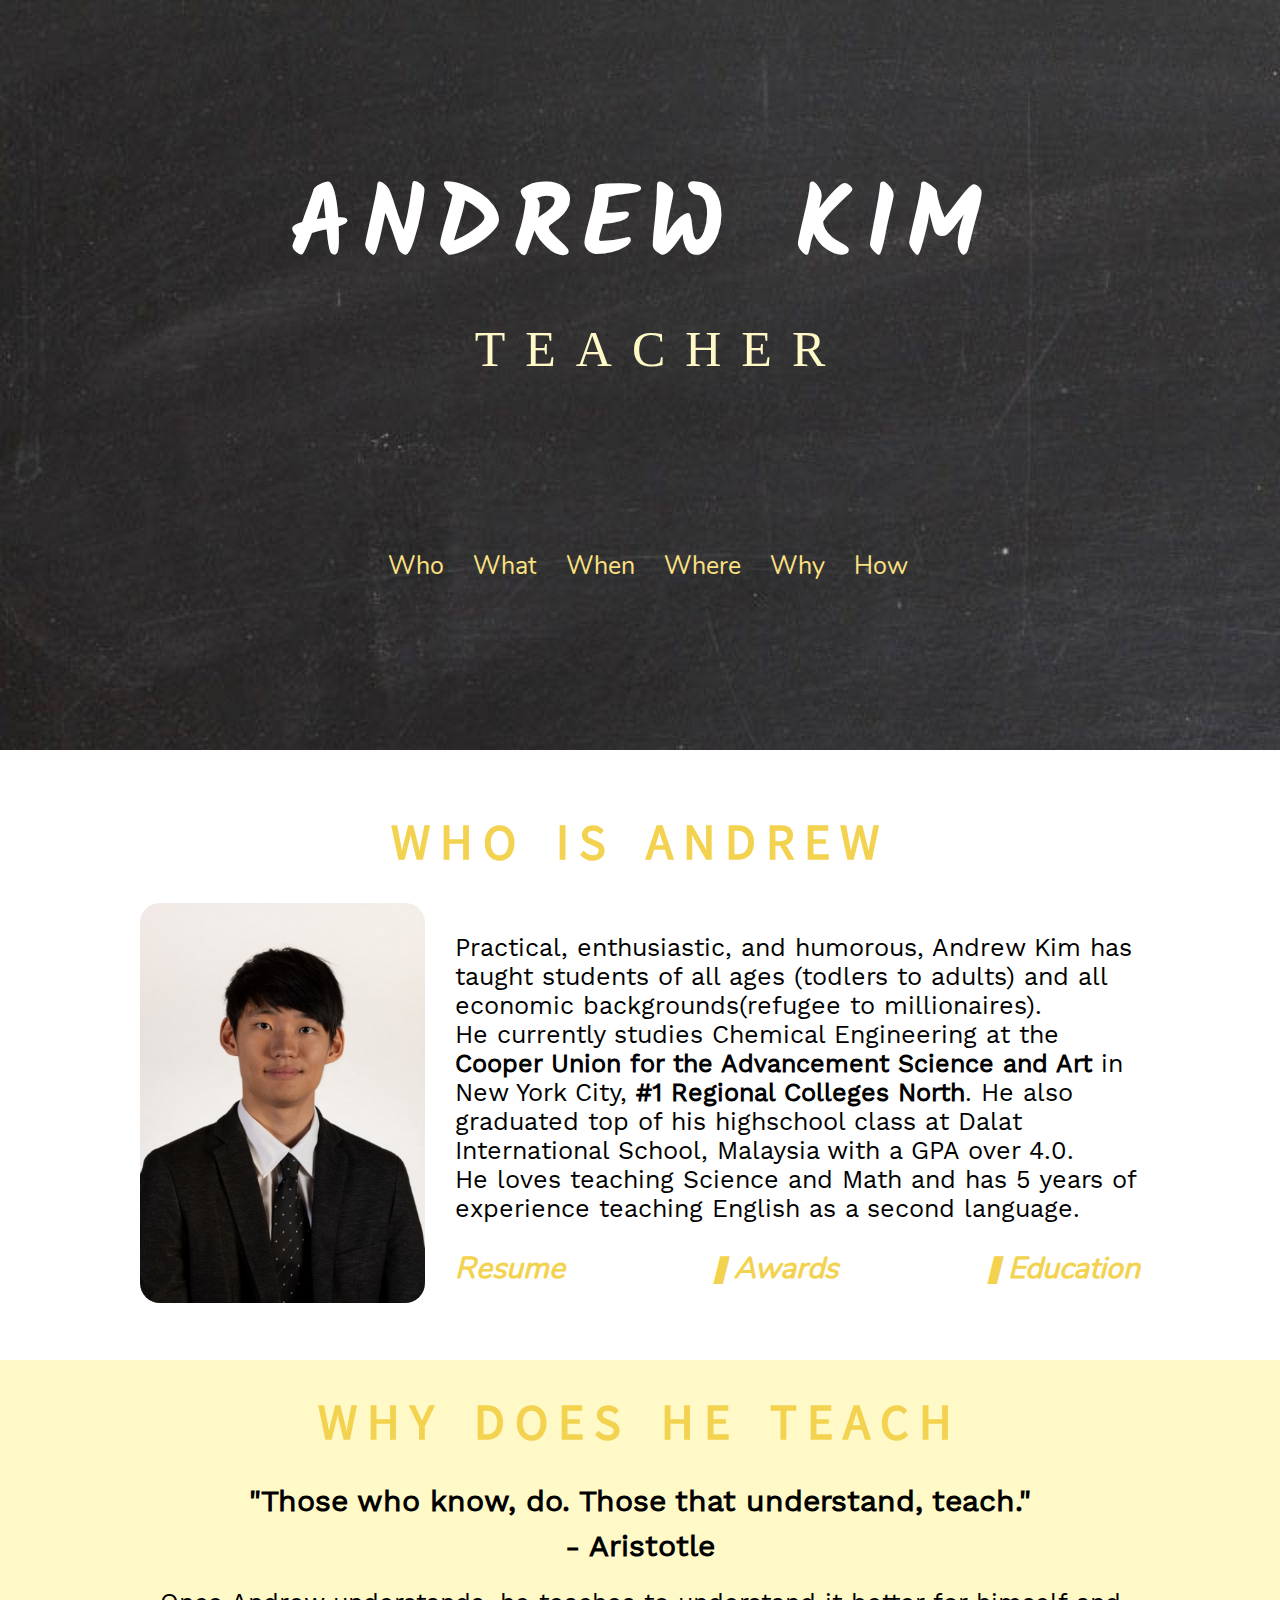
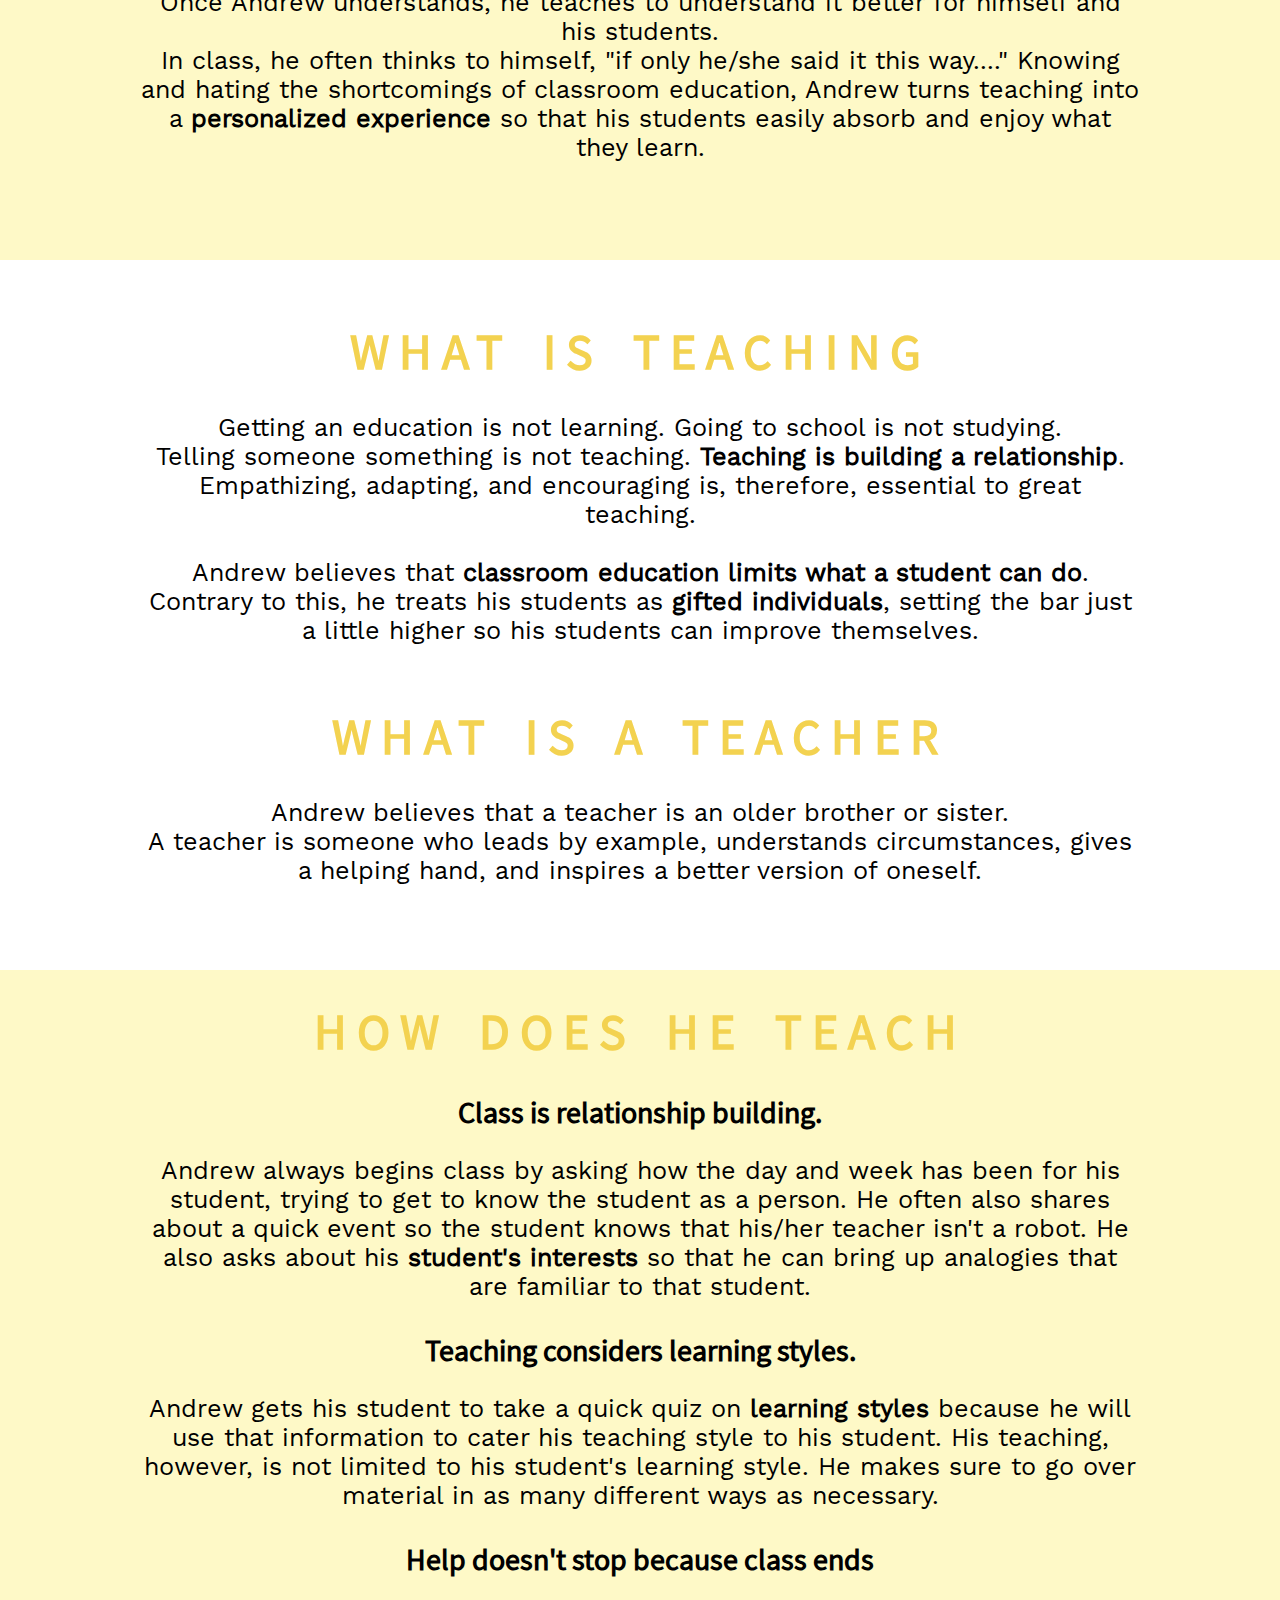
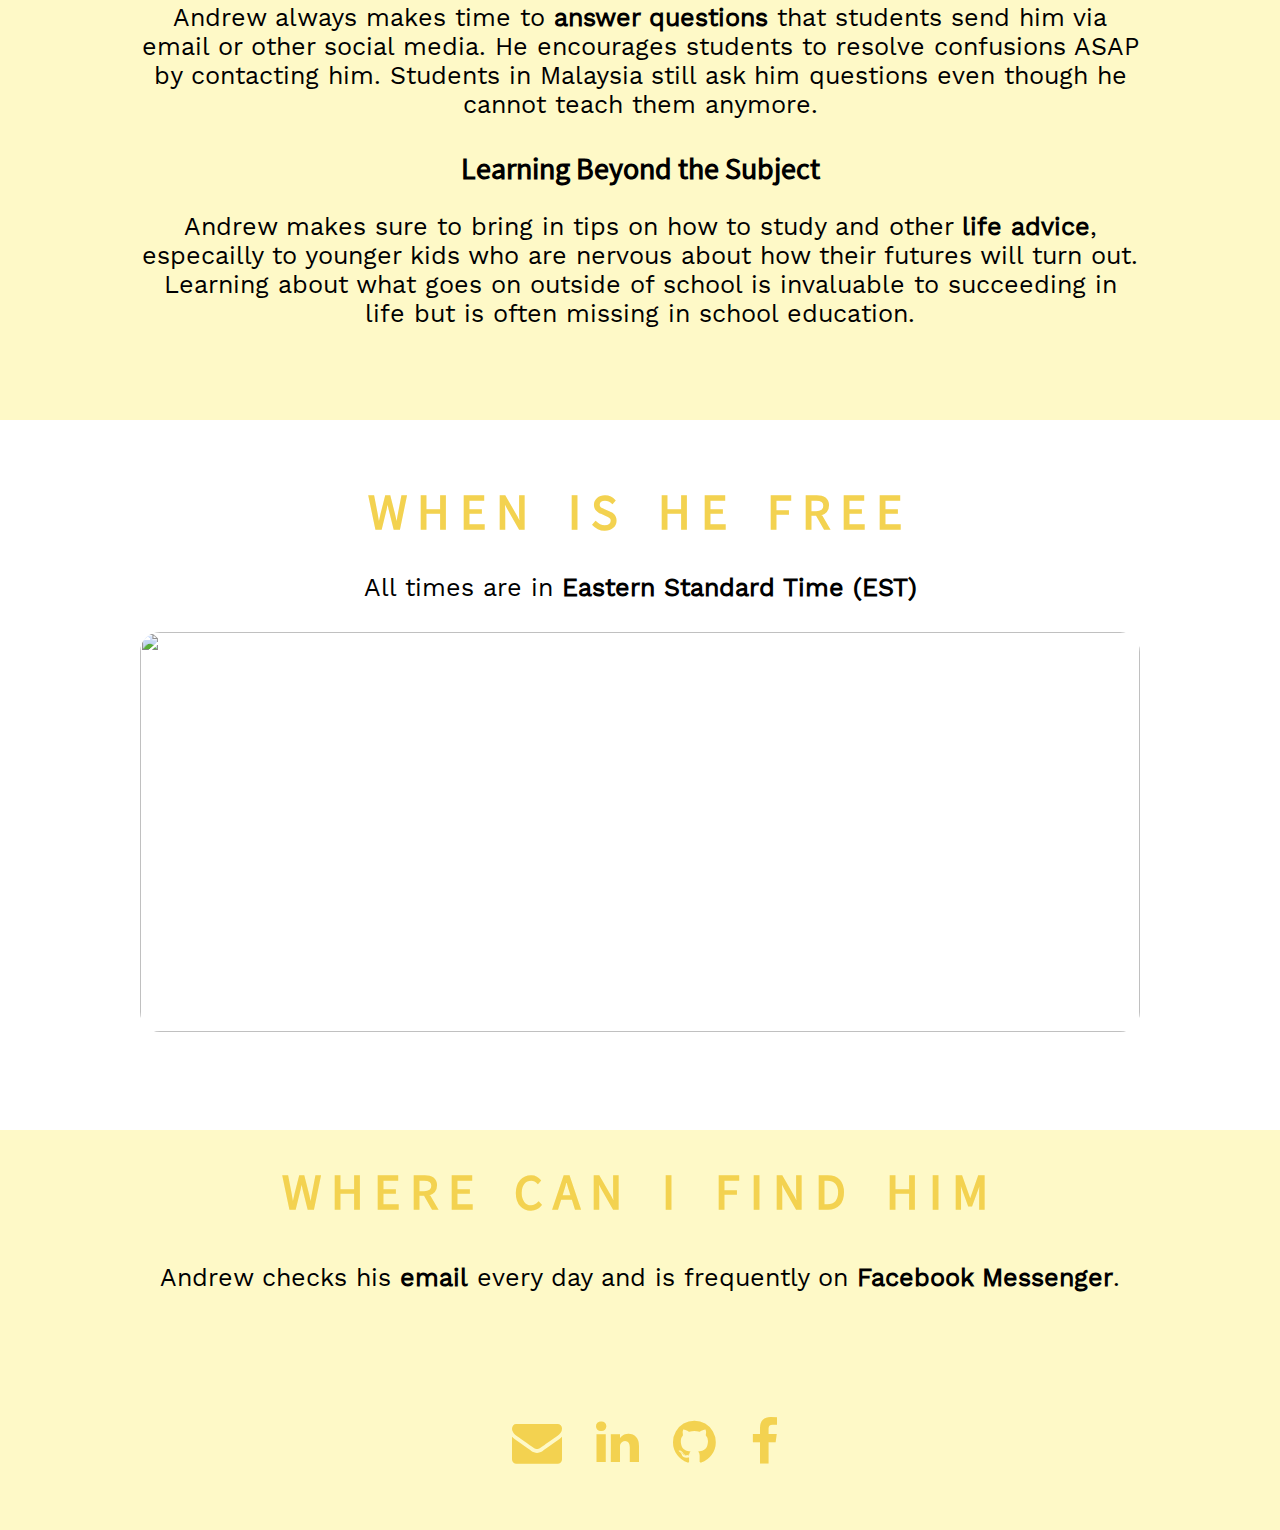
==== index.html @ efb0e9bc "Add files via upload" ====
<!doctype html>

<html>
	
	<head>
		<title> Mr. A </title>
		<script src="jQueryLib.js"></script>
		<script src="index.js"></script>
		<link rel="stylesheet" type="text/css" href="index.css">
		<link href='https://fonts.googleapis.com/css?family=Allan' rel='stylesheet'>
		<link rel="stylesheet" href="https://use.fontawesome.com/releases/v5.6.3/css/all.css" integrity="sha384-UHRtZLI+pbxtHCWp1t77Bi1L4ZtiqrqD80Kn4Z8NTSRyMA2Fd33n5dQ8lWUE00s/" crossorigin="anonymous">
        <link rel="stylesheet" href="https://cdnjs.cloudflare.com/ajax/libs/font-awesome/4.7.0/css/font-awesome.min.css">
		<link href='https://fonts.googleapis.com/css?family=Kalam' rel='stylesheet'>
		<style type="text/css">
		</style>
	</head>
	
	<body>
		<i class="fas fa-list-ul">
			<ul>
				<a class="WHO" href="#who"><li> Who </li> </a>
				<a class="WHAT" href="#what"><li> What </li> </a>
				<a class="WHEN" href="#when"><li> When </li> </a>
				<a class="WHERE" href="#where"><li> Where </li> </a>
				<a class="WHY" href="#why"><li> Why </li> </a>
				<a class="HOW" href="#how"><li> How </li> </a>
			</ul>
		</i>
		<div class="section" id="main"> 
			<h1> ANDREW KIM </h1>
			<ul id="teacher">
				<li> TEACHER </li>
				<li> 선생님 </li>
				<li> せんせい </li>
				<li> 老师 </li>
				<li> CHIKGU </li>
			</ul>
			<ul id="nav">
				<a class="WHO" href="#who"><li> Who </li> </a>
				<a class="WHAT" href="#what"><li> What </li> </a>
				<a class="WHEN" href="#when"><li> When </li> </a>
				<a class="WHERE" href="#where"><li> Where </li> </a>
				<a class="WHY" href="#why"><li> Why </li> </a>
				<a class="HOW" href="#how"><li> How </li> </a>
			</ul>
		</div>
	
		<div class="section" id="who">
			<h1> WHO IS ANDREW </h1>
			<div class="writing">
				<img src="Profile.jpg" alt="Picture of Me"> </i>				
				<p> 
					Practical, enthusiastic, and humorous, Andrew Kim has taught 
					students of all ages (todlers to adults) and all economic backgrounds(refugee to millionaires). </br>
					He currently studies Chemical Engineering at the <a href="https://cooper.edu/welcome"> Cooper Union for the Advancement
					Science and Art </a> in New York City, <a href="https://www.usnews.com/best-colleges/cooper-union-2710/overall-rankings">#1 Regional Colleges North</a>. 
					He also graduated top of his highschool class at Dalat International School, Malaysia with a GPA over 4.0. </br>
					He loves teaching Science and Math and has 5 years of experience teaching English as a second language.
				</p>
				<a id="resume" href=""> <i class="fas fa-file-pdf"> Resume</i></a>
				<a id="aboutme" href="website/Homepage.html"> <i class="fas fa-graduation-cap"> Education </i></a>
				<a id="awards" href="website/awards.html"><i class="fas fa-trophy"> Awards</i></a>
			</div>
			
		</div>
		
		<div class="section" id="why">
			<h1> WHY DOES HE TEACH </h1>
			<div class="writing">
				<h3> "Those who know, do. Those that understand, teach." </h3>
				<h3> - Aristotle </h3>
				<p>
					Once Andrew understands, he teaches to understand it better for himself and his students. </br>
					In class, he often thinks to himself, "if only he/she said it this way...." Knowing and hating the shortcomings
					of classroom education, Andrew turns teaching into a <b> personalized experience </b>so that his students
					easily absorb and enjoy what they learn.
				</p>
			</div>
			</div>
		</div>
		

		
		<div class="section" id="what">
			<h1> WHAT IS TEACHING </h1>
			<div class="writing">
				<p>
					Getting an education is not learning. Going to school is not studying. </br>
					Telling someone something is not teaching.
					<b>Teaching is building a relationship</b>. Empathizing,
					adapting, and encouraging is, therefore, essential to great teaching.  </br> </br>
					Andrew believes that <b>classroom education</b>
					<b> limits what a student can do</b>. Contrary to this, he treats his students as
					<b>gifted individuals</b>, setting the bar just a little higher so his students can improve themselves.
				</p>
				<h1> WHAT IS A TEACHER </h1>
				<div class="writing">
					<p>
						Andrew believes that a teacher is an older brother or sister. </br> A teacher is someone
						who leads by example, understands circumstances, gives a helping hand, and inspires
						a better version of oneself. 
				</div>
			</div>
		</div>		
		
		<div class="section" id="how">
			<h1> HOW DOES HE TEACH </h1>
			<div class="writing">
					<h3>Class is relationship building. </h3>
					<p>Andrew always begins class by asking how the day and week has been for his student,
					trying to get to know the student as a person. He often also shares about a quick event so the
					student knows that his/her teacher isn't a robot. He also asks about his <b> student's interests </b>so that
					he can bring up analogies that are familiar to that student.</p>
					<h3> Teaching considers learning styles.</h3>
					<p>Andrew gets his student to take a quick quiz on <a href'"http://www.educationplanner.org/students/self-assessments/learning-styles.shtml">
					learning styles </a> because he will use that information to cater his teaching style to his student. His teaching, however, is not limited
					to his student's learning style. He makes sure to go over material in as many different ways as necessary.</p>
					<h3> Help doesn't stop because class ends </h3>
					<p>Andrew always makes time to <b> answer questions </b> that students send him via email or other social media. He encourages students
					to resolve confusions ASAP by contacting him. Students in Malaysia still ask him questions even though
					he cannot teach them anymore.</p>
					<h3> Learning Beyond the Subject </h3>
					<p>Andrew makes sure to bring in tips on how to study and other <b> life advice</b>, especailly to younger kids who 
					are nervous about how their futures will turn out. Learning about what goes on outside of school is invaluable
					to succeeding in life but is often missing in school education.</p>
			</div>
		</div>
		<div class="section" id="when">
			<h1> WHEN IS HE FREE </h1>
			<div class="writing">
				<p>
					All times are in <b>Eastern Standard Time (EST)</b>
					<img src="schedule.jpg"> </img>
				</p>
			</div>
		</div>
		<div class="section" id="where">
			<h1> WHERE CAN I FIND HIM</h1>
			<div id="otherContacts">
			<div class="writing">
				<p>
				Andrew checks his <b>email</b> every day and is frequently on <b>Facebook Messenger</b>. 
				<ul id="socialmedia">
					<li> <a href="mailto:akakimmykim@gmail.com"> <i class="fa fa-envelope" aria-hidden="true">   </i></a> </li>
					<li> <a href="https://www.linkedin.com/in/theRealAndrewKim"> <i class="fa fa-linkedin" aria-hidden="true">  </i> </a> </li>
					<li> <a href="https://github.com/akakimmykim"><i class="fa fa-github" aria-hidden="true">  </i> </a> </li>
					<li> <a href="https://www.facebook.com/andrew.kim.5667"> <i class="fa fa-facebook" aria-hidden="true">  </i> </a> </li>
				</ul>
				</p>
			</div>	
			</div>
		</div>
	</body>
</html>
---- index.css ----
:root{	
	--pastel:#F3D250;
	--gloomy:#FCCD04;
	--bright:#F9CF00;
	--comboa:#FEF9C7;
	--combob:#FCE181;
	--peach:#FEA680;
	--tangerine:#F19F4D;
	--tan:#EEAA7B;
}


@font-face{
	font-family: c1;
	src: url(ConcertOne.ttf);
}

@font-face{
	font-family: nunito;
	src: url(Nunito.ttf);
}

@font-face{
	font-family: oswald;
	src: url(Oswald.ttf);
}

@font-face{
	font-family: wsans;
	src: url(WorkSans.ttf);
}

@font-face{
	font-family: ssans;
	src: url(SourceSans.ttf);
}

body,html {
	margin: 0;
}

*{
	box-sizing: border-box;
}

div{
	width: 100%;
	min-width: 1000px;
	display: block;
	text-align: center;
	margin: 0;
	padding: 0;
}

.fa-list-ul {
	position: sticky;
	color: var(--combob);
	font-size: 50px;
	z-index: 3;
	top: 10px;
	left: 10px;
	margin: 0;
	padding: 0;
	float: left;
	
}

i ul {
	list-style: none;
	position: absolute;
	top: 0%;
	right: -10px;
	text-align: left;
	
}

.fa-list-ul:hover {
	cursor:pointer;
}

i ul a {
	text-decoration: none;
	font-size: 20px;
	color: var(--combob);
}

i ul li {
	margin-bottom: 30px;
	margin-top: 10px;
}

#main {
	margin-top: 0;
	height: 750px;
	background-image:url(bboard.jpg);
	background-repeat: no-repeat;
}

#main h1 {
	font-size: 100px;
	padding-top: 150px;
	margin:0;
	margin-bottom: -90px;
	font-family: KALAM;
	color: white;
}

#main li {
	display: inline-block;
}

#teacher {
	font-size: 50px;
	list-style: none;
	line-height: 100px;
}

#teacher li{
	margin-top: 30px;
	color: var(--comboa);
	letter-spacing: 20px;
}

#nav {
	font-family: nunito;
	position: relative;
}

#nav li {
	margin-right: 25px;
	font-size: 25px;
	margin-top: 100px;
	position: relative;
}

#nav a {
	text-decoration: none;
	color: var(--combob);
	
}

@keyframes down {
	0% {
		display:none;
		opacity: 0;
	}

	100%{
		display:block;
		opacity: 1;
	}
}

#nav a::after{
	color: var(--pastel);
	opacity: 1;
	display: none;
	position: absolute;
	text-align: center;
	font-size: 20px;
	left: 47%;
	
}

#nav a:hover::after{
	display:block;
	animation: down 500ms ease-in-out forwards; 
}

.WHO::after{
	content: "BIOGRAPHY";
}

.WHAT::after{
	content: "PHILOSOPHY";
}

.WHEN::after{
	content: "SCHEDULE";
}

.WHERE::after{
	content: "CONTACT";
}

.WHY::after{
	content: "REASON";
}

.HOW::after{
	content: "METHODOLOGY";
}

i ul a::after {
	display: none;
}

#why, #how, #where{
	background-color: var(--comboa);
	height: 400px;
}

.writing p {
	text-align: center;
	font-size: 25px;
	font-family: wsans;
}

.writing a {
	text-decoration: none;
	font-weight: bold;
	color: black;
}

.writing {
	display: block;
	text-align: center;
	margin: 0 auto;
	width: 1000px;
}

.writing img {
	border-radius: 20px;
	height: 400px;
	float: left;
	margin-right: 30px;
}

.writing h3{
	font-family: ssans;
	font-size: 30px;
	margin-bottom: 10px;
}

.section h1 {
	font-family: ssans;
	font-size: 50px;
	word-spacing: 10px;
	letter-spacing: 10px;
	padding-top: 30px;
	margin:30px 0;
	color: var(--pastel);
}

#who {
	height: 550px;
}

#who p {
	padding-top: 30px;
	text-align: left;
}

#resume, #aboutme, #awards{
	text-decoration: none;
	font-size: 30px;
	font-family: nunito;
	color: var(--pastel);
	float: left;
}

#aboutme {
	float: right;
}

#awards{
	float: none;
}

#why {
	height: 500px;
}

#why h3{
	margin-bottom: 0;
	margin-top: 10px;
	font-family: wsans;
}

#what {
	height: 650px;
}

#how{
	height: 1050px;
}

#how p {
	font-family: wsans;
	font-size: 25px;
}

#when {
	height: 650px;
}

#when img{
	width: 1000px;
	margin-top: 30px;
}

#otherContacts{
	text-align: center;
	margin-top: 40px;
}

#otherContacts li{
	list-style: none;
	display: inline-block;
	vertical-align: bottom;
	position: relative;
	text-align: center;
}

#otherContacts i {
	margin-top: 100px;
	padding-right: 30px;
	font-size: 50px;
	text-align: center;
	color: var(--pastel);
}

@keyframes down {
	0% {
		transform: rotateY(-90deg) translateY(-30px);
	}

	100%{
		transform: rotateY(0deg) translateY(0px);
	}
}

#socialmedia i::after{
	color:black;
	
}

.fa-envelope::after{
	content: 'akakimmykim@gmail.com';
	font-size: 20px;
	padding: 10px;
	display: none;
	width: 11em;
	height: 40;
	border-radius: 10px;
	position: absolute;
	bottom: -60px;
	left: -20px;
}

.fa-envelope:hover::after{
	display: block;
	animation: down 500ms ease-in-out forwards; 
}

.fa-linkedin::after{
	content: 'www.linkedin.com/in/theRealAndrewKim';
	font-size: 20px;
	padding: 10px;
	display: none;
	width: 18em;
	height: 40;
	border-radius: 10px;
	position: absolute;
	bottom: -60px;
	left: -150px;
}

.fa-linkedin:hover::after{
	display: block;
	animation: down 500ms ease-in-out forwards; 
}

.fa-github::after{
	content: 'https://github.com/akakimmykim';
	font-size: 20px;
	padding: 10px;
	display: none;
	width: 15em;
	height: 40;
	border-radius: 10px;
	position: absolute;
	bottom: -60px;
	left: -180px;
}

.fa-github:hover::after{
	display: block;
	animation: down 500ms ease-in-out forwards; 
}

.fa-facebook::after{
	content: 'www.facebook.com/andrew.kim.5667';
	font-size: 20px;
	padding: 10px;
	display: none;
	width: 15em;
	height: 40;
	border-radius: 10px;
	position: absolute;
	bottom: -60px;
	left: -250px;
}

.fa-facebook:hover::after{
	display: block;
	animation: down 500ms ease-in-out forwards; 
}
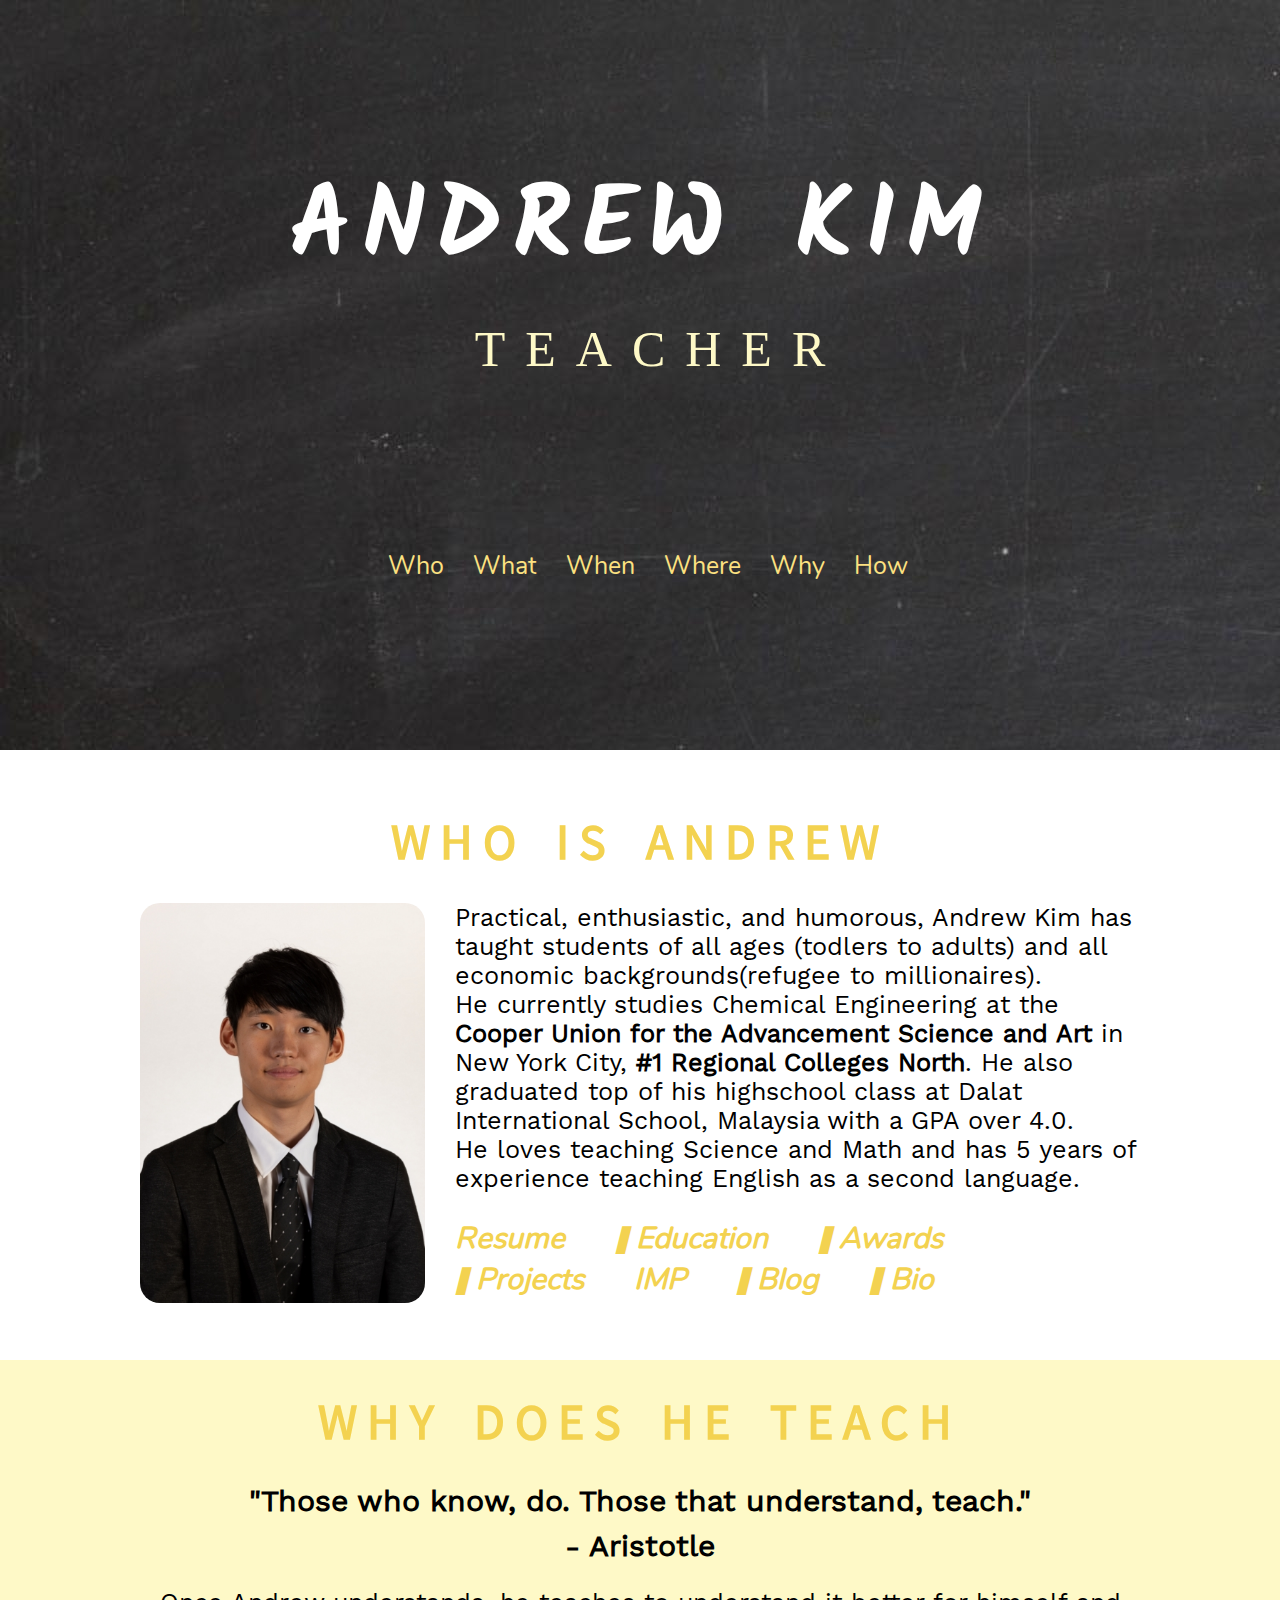
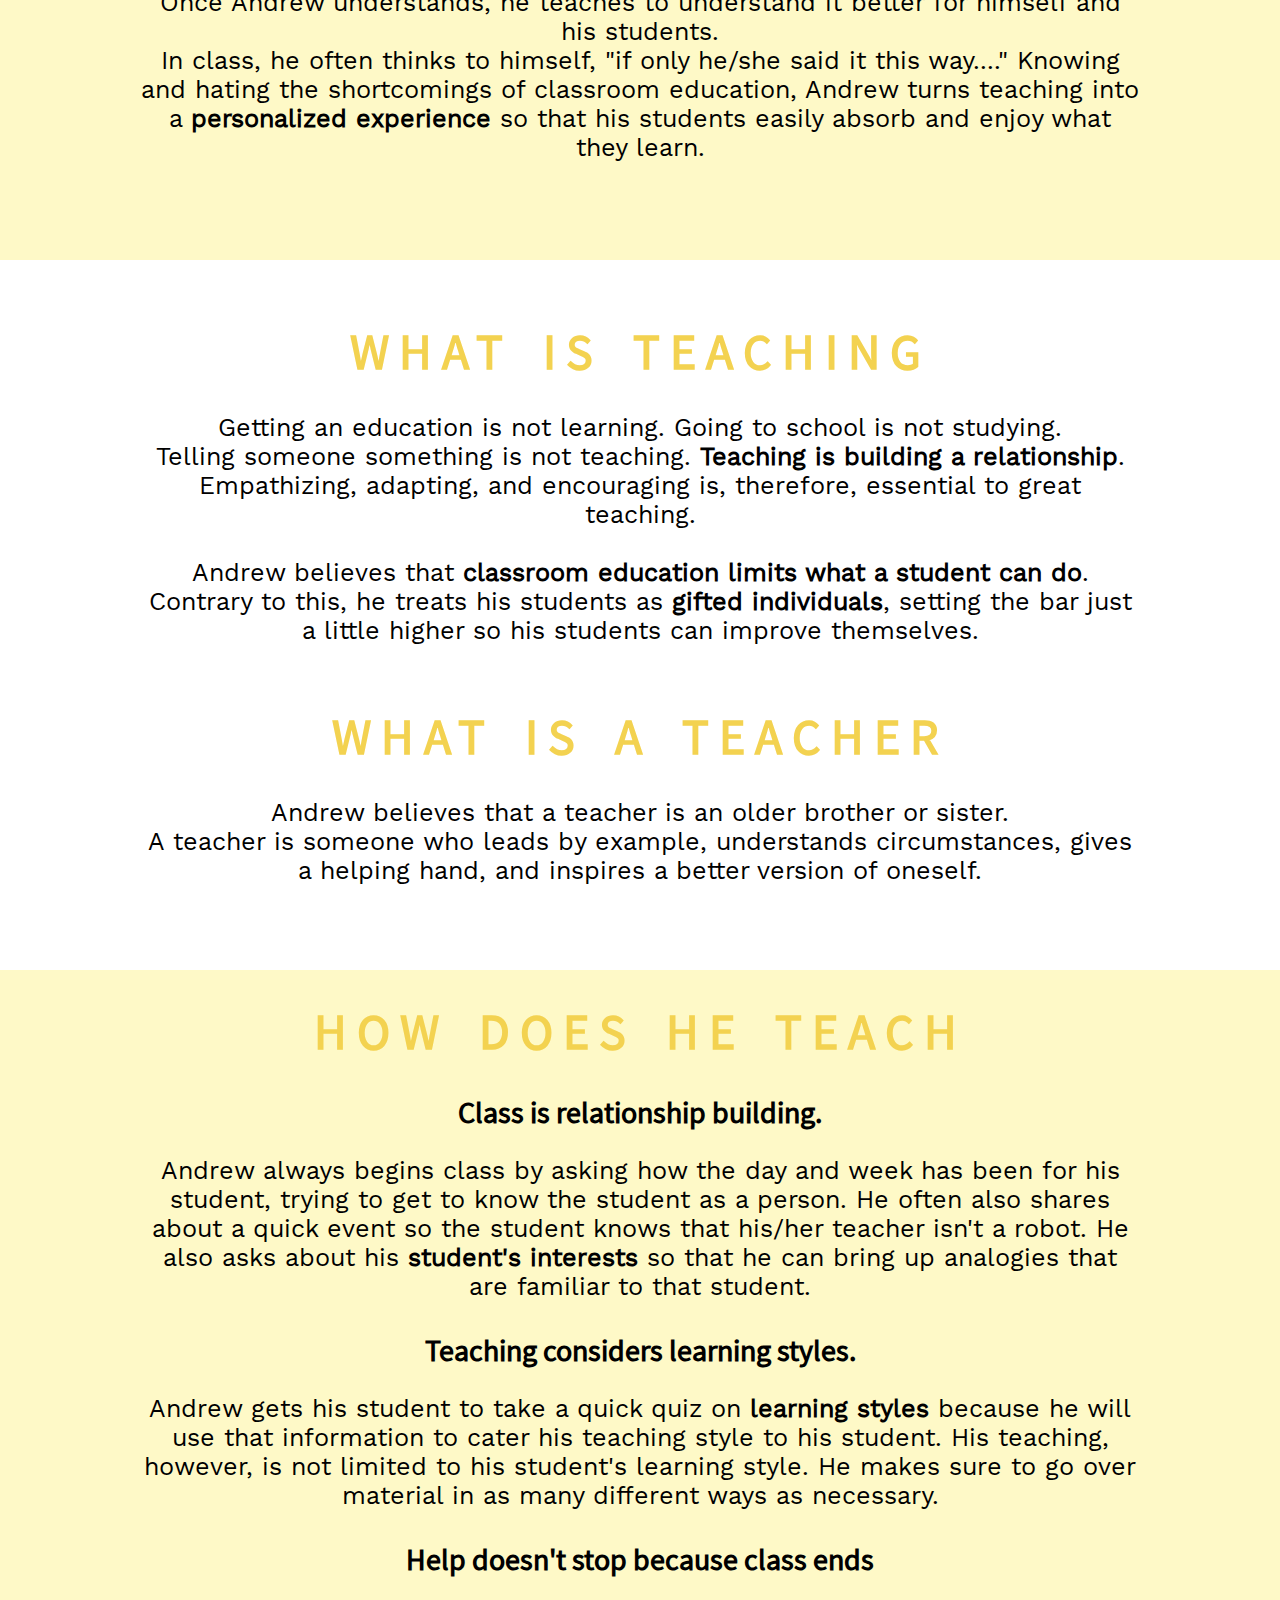
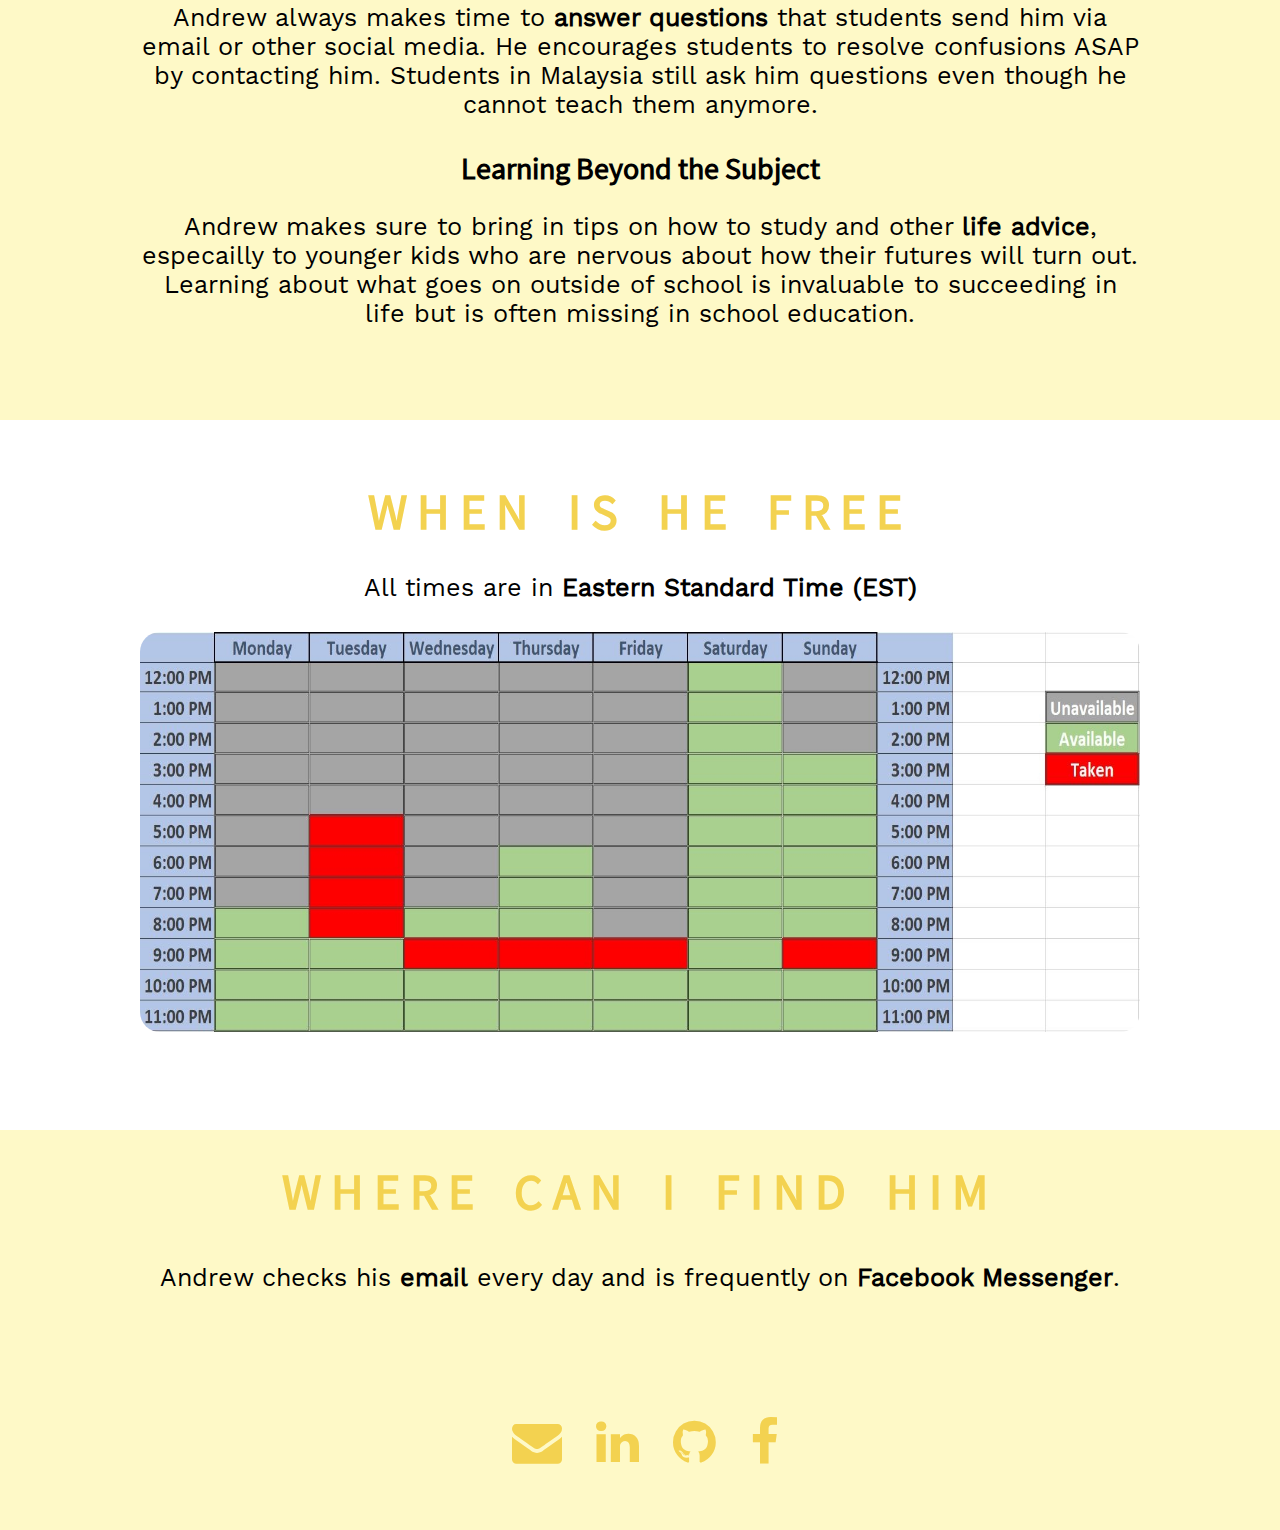
==== commit 4d5cac01: "Add files via upload" ====
--- a/index.html
+++ b/index.html
@@ -57,11 +57,15 @@
 					He also graduated top of his highschool class at Dalat International School, Malaysia with a GPA over 4.0. </br>
 					He loves teaching Science and Math and has 5 years of experience teaching English as a second language.
 				</p>
-				<a id="resume" href=""> <i class="fas fa-file-pdf"> Resume</i></a>
-				<a id="aboutme" href="website/Homepage.html"> <i class="fas fa-graduation-cap"> Education </i></a>
-				<a id="awards" href="website/awards.html"><i class="fas fa-trophy"> Awards</i></a>
+				<a id="resume" href="aboutme/Resume 2018.pdf"> <i class="fas fa-file-pdf"> Resume</i></a>
+				<a id="aboutme" href="aboutme/education.html"> <i class="fas fa-graduation-cap"> Education </i></a>
+				<a id="awards" href="aboutme/awards.html"><i class="fas fa-trophy"> Awards</i></a>
+				<a id="projects" href="aboutme/projects.html"> <i class="fas fa-puzzle-piece"> Projects</i> </a>
+				<a id="imp" href="aboutme/imp.html"> <i class="fas fa-torii-gate"> IMP</i> </a>
+				<a id="blog" href="aboutme/blog.html"><i class="fas fa-users"> Blog</i> </a>
+				<a id="bio" href="aboutme/bio.html"><i class="fas fa-street-view"> Bio</i> </a>
 			</div>
-			
+
 		</div>
 		
 		<div class="section" id="why">
--- a/index.css
+++ b/index.css
@@ -247,25 +247,19 @@
 }
 
 #who p {
-	padding-top: 30px;
+	padding-top: 0px;
 	text-align: left;
 }
 
-#resume, #aboutme, #awards{
+#resume, #aboutme, #awards, #projects, #imp, #blog,#bio{
 	text-decoration: none;
 	font-size: 30px;
 	font-family: nunito;
 	color: var(--pastel);
 	float: left;
-}
-
-#aboutme {
-	float: right;
-}
-
-#awards{
-	float: none;
-}
+	margin-right: 50px;
+}
+
 
 #why {
 	height: 500px;
